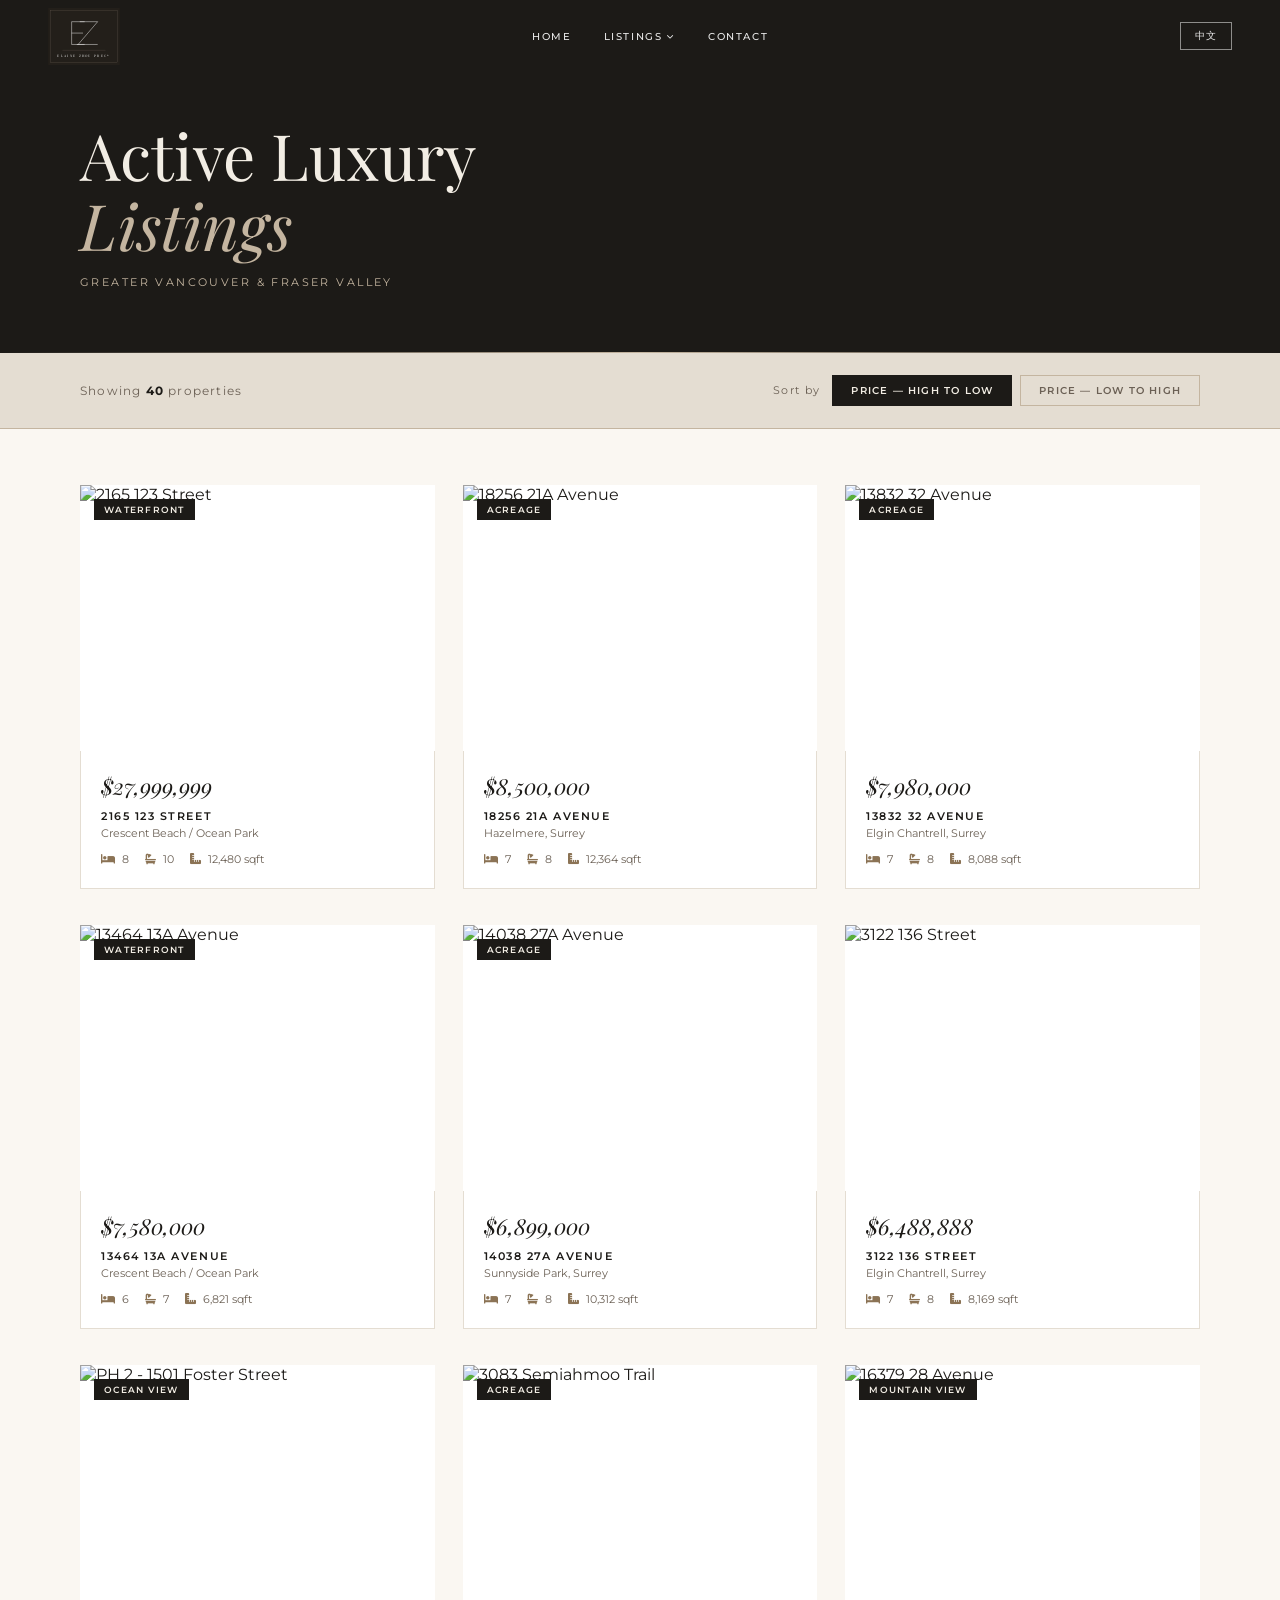
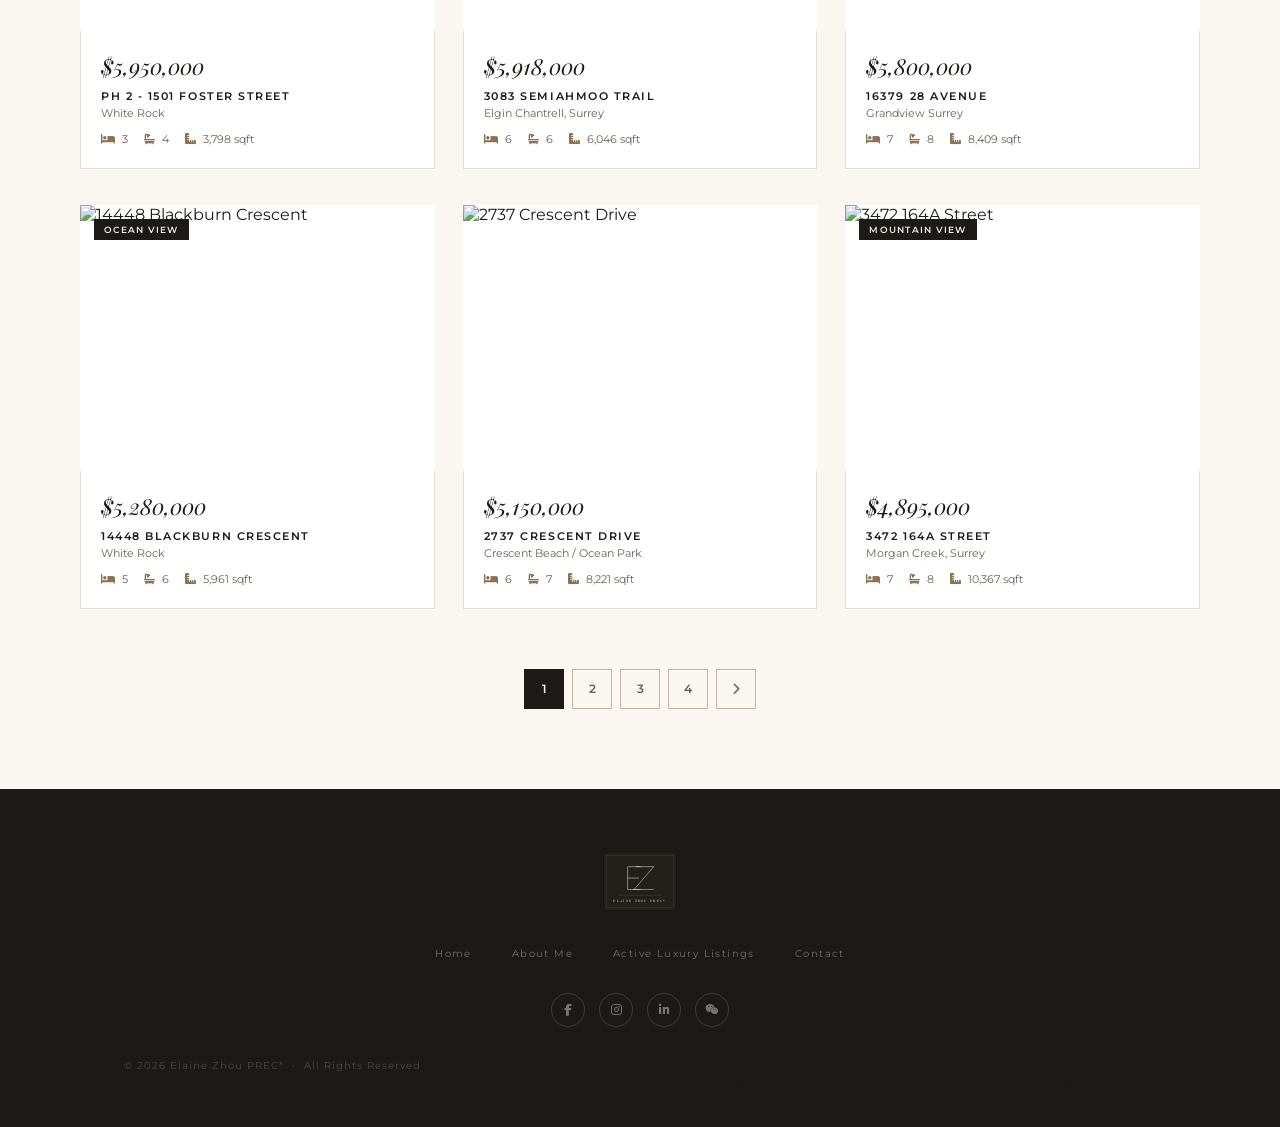
==== listings.html @ 6c38825e "Add files via upload" ====
<!DOCTYPE html>
<html lang="en">
<head>
  <meta charset="UTF-8" />
  <meta name="viewport" content="width=device-width, initial-scale=1.0" />
  <title>Active Luxury Listings · Elaine Zhou PREC*</title>
  <link rel="stylesheet" href="style.css" />
  <link rel="stylesheet" href="listings.css" />
  <link rel="preconnect" href="https://fonts.googleapis.com" />
  <link rel="preconnect" href="https://fonts.gstatic.com" crossorigin />
  <link href="https://fonts.googleapis.com/css2?family=Montserrat:wght@300;400;500;600&family=Playfair+Display:ital,wght@0,400;0,700;1,300;1,400;1,700&display=swap" rel="stylesheet" />
  <link rel="stylesheet" href="https://cdnjs.cloudflare.com/ajax/libs/font-awesome/6.5.0/css/all.min.css" />
</head>
<body class="listings-page">

  <!-- NAVBAR -->
  <nav class="navbar solid" id="navbar">
    <div class="nav-inner">
      <a href="index.html" class="nav-logo">
        <svg class="logo-svg ez-badge" viewBox="0 0 220 175" fill="none" xmlns="http://www.w3.org/2000/svg">
          <rect width="220" height="175" fill="#231f1a"/>
          <rect x="8" y="8" width="204" height="159" stroke="#6b5f54" stroke-width="0.8" fill="none"/>
          <line x1="72" y1="42" x2="72"  y2="112" stroke="white" stroke-width="1.4"/>
          <line x1="72" y1="42" x2="112" y2="42"  stroke="white" stroke-width="1.4"/>
          <line x1="72" y1="77" x2="107" y2="77"  stroke="white" stroke-width="1.4"/>
          <line x1="72" y1="112" x2="112" y2="112" stroke="white" stroke-width="1.4"/>
          <line x1="97"  y1="42" x2="152" y2="42"  stroke="white" stroke-width="1.4"/>
          <line x1="152" y1="42" x2="92"  y2="112" stroke="white" stroke-width="1.4"/>
          <line x1="88"  y1="112" x2="152" y2="112" stroke="white" stroke-width="1.4"/>
          <line x1="44" y1="130" x2="176" y2="130" stroke="#6b5f54" stroke-width="0.8"/>
          <text x="110" y="150" text-anchor="middle" font-family="'Playfair Display', Georgia, serif" font-size="10" letter-spacing="4" fill="white">ELAINE ZHOU PREC*</text>
        </svg>
      </a>
      <ul class="nav-menu" id="navMenu">
        <li><a href="index.html">HOME</a></li>
        <li class="has-drop">
          <a href="listings.html">LISTINGS <i class="fa-solid fa-chevron-down"></i></a>
          <ul class="drop">
            <li><a href="listings.html">Active Luxury Listings</a></li>
            <li><a href="sold.html">Sold Luxury Listings</a></li>
          </ul>
        </li>
        <li><a href="index.html#contact">CONTACT</a></li>
      </ul>
      <div class="nav-actions">
        <button class="lang-toggle" id="langToggle">中文</button>
        <button class="burger" id="burger" aria-label="Open menu">
          <span></span><span></span><span></span>
        </button>
      </div>
    </div>
  </nav>

  <!-- PAGE HERO -->
  <div class="listings-hero">
    <h1 class="listings-hero-title">Active Luxury<br><em>Listings</em></h1>
    <p class="listings-hero-sub">Greater Vancouver &amp; Fraser Valley</p>
  </div>

  <!-- FILTER BAR -->
  <div class="listings-toolbar">
    <span class="listings-count">Showing <strong id="countNum">40</strong> properties</span>
    <div class="listings-sort">
      <span class="sort-label">Sort by</span>
      <button class="sort-btn active" data-sort="high">Price — High to Low</button>
      <button class="sort-btn" data-sort="low">Price — Low to High</button>

    </div>
  </div>

  <!-- LISTINGS GRID -->
  <main class="listings-grid-wrap">
    <div class="listings-grid" id="listingsGrid"></div>

    <!-- Pagination -->
    <div class="listings-pagination" id="pagination"></div>
  </main>

  <!-- FOOTER -->
  <footer class="footer">
    <div class="footer-inner">
      <a href="index.html" class="nav-logo footer-logo-link">
        <svg class="logo-svg ez-badge" viewBox="0 0 220 175" fill="none" xmlns="http://www.w3.org/2000/svg">
          <rect width="220" height="175" fill="#231f1a"/>
          <rect x="8" y="8" width="204" height="159" stroke="#6b5f54" stroke-width="0.8" fill="none"/>
          <line x1="72" y1="42" x2="72"  y2="112" stroke="white" stroke-width="1.4"/>
          <line x1="72" y1="42" x2="112" y2="42"  stroke="white" stroke-width="1.4"/>
          <line x1="72" y1="77" x2="107" y2="77"  stroke="white" stroke-width="1.4"/>
          <line x1="72" y1="112" x2="112" y2="112" stroke="white" stroke-width="1.4"/>
          <line x1="97"  y1="42" x2="152" y2="42"  stroke="white" stroke-width="1.4"/>
          <line x1="152" y1="42" x2="92"  y2="112" stroke="white" stroke-width="1.4"/>
          <line x1="88"  y1="112" x2="152" y2="112" stroke="white" stroke-width="1.4"/>
          <line x1="44" y1="130" x2="176" y2="130" stroke="#6b5f54" stroke-width="0.8"/>
          <text x="110" y="150" text-anchor="middle" font-family="'Playfair Display', Georgia, serif" font-size="10" letter-spacing="4" fill="white">ELAINE ZHOU PREC*</text>
        </svg>
      </a>
      <ul class="footer-nav">
        <li><a href="index.html">Home</a></li>
        <li><a href="index.html#about">About Me</a></li>
        <li><a href="listings.html">Active Luxury Listings</a></li>
        <li><a href="index.html#contact">Contact</a></li>
      </ul>
      <div class="footer-social">
        <a href="#" aria-label="Facebook"><i class="fab fa-facebook-f"></i></a>
        <a href="#" aria-label="Instagram"><i class="fab fa-instagram"></i></a>
        <a href="#" aria-label="LinkedIn"><i class="fab fa-linkedin-in"></i></a>
        <a href="#" aria-label="WeChat"><i class="fab fa-weixin"></i></a>
      </div>
      <div class="footer-bottom">
        <p class="footer-copy">&copy; 2026 Elaine Zhou PREC* &nbsp;·&nbsp; All Rights Reserved</p>
        <p class="footer-disclaimer">The trademarks MLS®, Multiple Listing Service® and associated logos are owned by The Canadian Real Estate Association (CREA).</p>
      </div>
    </div>
  </footer>

  <script src="listings-data.js"></script>
  <script src="script.js"></script>
  <script>
  // Placeholder colours for listings without local photos
  const placeholderColors = [
    '#2c2825','#3a3330','#1c1a17','#2a2420','#35302b',
    '#1e1b18','#312c28','#262220','#3d3832','#232018'
  ];

  const PER_PAGE = 12;
  let currentPage = 1;
  let sorted = [...LISTINGS];

  function imgFor(listing) {
    if (listing.img) return `<img src="${listing.img}" alt="${listing.address}" class="lcard-img" loading="lazy" />`;
    const col = placeholderColors[listing.id % placeholderColors.length];
    return `<div class="lcard-img lcard-img-placeholder" style="background:${col};">
              <div class="placeholder-label">${listing.address.split(' ').slice(0,2).join('<br>')}</div>
            </div>`;
  }

  function renderGrid() {
    const grid = document.getElementById('listingsGrid');
    const start = (currentPage - 1) * PER_PAGE;
    const page  = sorted.slice(start, start + PER_PAGE);

    grid.innerHTML = page.map(l => `
      <div class="lcard">
        <div class="lcard-img-wrap">
          ${imgFor(l)}
          ${l.tags.length ? `<div class="lcard-tags">${l.tags.map(t=>`<span class="lcard-tag">${t}</span>`).join('')}</div>` : ''}
        </div>
        <div class="lcard-info">
          <div class="lcard-price">${l.price}</div>
          <div class="lcard-address">${l.address}</div>
          <div class="lcard-area">${l.area}</div>
          <div class="lcard-details">
            <span><i class="fa-solid fa-bed"></i> ${l.beds}</span>
            <span><i class="fa-solid fa-bath"></i> ${l.baths}</span>
            <span><i class="fa-solid fa-ruler-combined"></i> ${l.sqft.toLocaleString()} sqft</span>
          </div>
        </div>
      </div>
    `).join('');

    renderPagination();
    window.scrollTo({ top: 0, behavior: 'smooth' });
  }

  function renderPagination() {
    const total = Math.ceil(sorted.length / PER_PAGE);
    const pg = document.getElementById('pagination');
    let html = '';
    if (currentPage > 1) html += `<button class="page-btn" onclick="goPage(${currentPage-1})"><i class="fa-solid fa-chevron-left"></i></button>`;
    for (let i = 1; i <= total; i++) {
      html += `<button class="page-btn ${i===currentPage?'active':''}" onclick="goPage(${i})">${i}</button>`;
    }
    if (currentPage < total) html += `<button class="page-btn" onclick="goPage(${currentPage+1})"><i class="fa-solid fa-chevron-right"></i></button>`;
    pg.innerHTML = html;
  }

  function goPage(n) { currentPage = n; renderGrid(); }

  // Sort
  document.querySelectorAll('.sort-btn').forEach(btn => {
    btn.addEventListener('click', function() {
      document.querySelectorAll('.sort-btn').forEach(b => b.classList.remove('active'));
      this.classList.add('active');
      const s = this.dataset.sort;
      if (s === 'high') sorted = [...LISTINGS].sort((a,b) => parsePrice(b.price) - parsePrice(a.price));
      else if (s === 'low') sorted = [...LISTINGS].sort((a,b) => parsePrice(a.price) - parsePrice(b.price));
      else sorted = [...LISTINGS];
      currentPage = 1;
      renderGrid();
    });
  });

  function parsePrice(p) {
    if (!p || p === 'Upon Request') return 0;
    return parseFloat(p.replace(/[$,]/g,'')) || 0;
  }

  // Initial render (sorted high→low by default)
  sorted = [...LISTINGS].sort((a,b) => parsePrice(b.price) - parsePrice(a.price));
  renderGrid();
  </script>
</body>
</html>
---- style.css ----
/* ── RESET ── */
*, *::before, *::after { box-sizing: border-box; margin: 0; padding: 0; }
html { scroll-behavior: smooth; }

/* ════════════════════════════════════
   ANIMATIONS
════════════════════════════════════ */

/* On-load: hero content fades up */
@keyframes fadeUp {
  from { opacity: 0; transform: translateY(28px); }
  to   { opacity: 1; transform: translateY(0); }
}
@keyframes fadeIn {
  from { opacity: 0; }
  to   { opacity: 1; }
}

.hero-medallion {
  animation: fadeUp .9s ease forwards;
  animation-delay: .4s;
  opacity: 0;
}

/* On-scroll: all other sections */
.fade-in {
  opacity: 0;
  transform: translateY(30px);
  transition: opacity .8s ease, transform .8s ease;
}
.fade-in.visible {
  opacity: 1;
  transform: translateY(0);
}
/* Staggered children inside a fade-in parent */
.fade-in-children > * {
  opacity: 0;
  transform: translateY(24px);
  transition: opacity .7s ease, transform .7s ease;
}
.fade-in-children.visible > *:nth-child(1) { opacity:1; transform:none; transition-delay: .05s; }
.fade-in-children.visible > *:nth-child(2) { opacity:1; transform:none; transition-delay: .15s; }
.fade-in-children.visible > *:nth-child(3) { opacity:1; transform:none; transition-delay: .25s; }
.fade-in-children.visible > *:nth-child(4) { opacity:1; transform:none; transition-delay: .35s; }
.fade-in-children.visible > *:nth-child(5) { opacity:1; transform:none; transition-delay: .45s; }
.fade-in-children.visible > *:nth-child(6) { opacity:1; transform:none; transition-delay: .55s; }
.fade-in-children.visible > *:nth-child(7) { opacity:1; transform:none; transition-delay: .65s; }
.fade-in-children.visible > *:nth-child(8) { opacity:1; transform:none; transition-delay: .75s; }
body { font-family: 'Montserrat', Arial, sans-serif; color: var(--dark); background: var(--cream); overflow-x: hidden; }
img  { display: block; width: 100%; height: 100%; object-fit: cover; }
a    { text-decoration: none; color: inherit; }
ul   { list-style: none; }

/* ── VARIABLES ── */
:root {
  --cream:      #f2ede4;
  --warm-white: #faf7f2;
  --sand:       #e4ddd2;
  --taupe:      #c4b5a0;
  --brown:      #8b7355;
  --brown2:     #a08b6a;
  --dark:       #1c1a17;
  --charcoal:   #2c2825;
  --mid:        #6b6055;
  --light-text: #9a9088;
  --serif:      'Playfair Display', Georgia, serif;
  --sans:       'Montserrat', Arial, sans-serif;
}

/* ════════════════════════════════════
   NAVBAR
════════════════════════════════════ */
.navbar {
  position: fixed;
  inset: 0 0 auto 0;
  z-index: 9000;
  background: transparent;
  transition: background .5s, box-shadow .5s;
}
.navbar.solid {
  background: rgba(242,237,228,.97);
  box-shadow: 0 1px 0 var(--sand);
}

.nav-inner {
  display: flex;
  align-items: center;
  max-width: 1440px;
  margin: 0 auto;
  padding: 0 48px;
  height: 72px;
  gap: 24px;
}

/* Logo */
.nav-logo {
  display: flex;
  align-items: center;
  gap: 12px;
  flex-shrink: 0;
}
.logo-svg { width: 42px; height: 42px; }
.ez-badge { width: 72px; height: 57px; flex-shrink: 0; }

/* Nav links */
.nav-menu {
  display: flex;
  align-items: center;
  flex: 1;
  justify-content: center;
}
.nav-menu > li { position: relative; }
.nav-menu > li > a {
  display: flex;
  align-items: center;
  gap: 5px;
  padding: 0 16px;
  height: 72px;
  font-size: 10px;
  font-weight: 500;
  letter-spacing: .16em;
  color: rgba(255,255,255,.9);
  white-space: nowrap;
  transition: color .3s;
}
.navbar.solid .nav-menu > li > a { color: var(--charcoal); }
.nav-menu > li > a .fa-chevron-down { font-size: 7px; }
.nav-menu > li > a:hover { color: var(--brown2) !important; }

/* Dropdown */
.drop {
  display: none;
  position: absolute;
  top: 100%; left: 50%;
  transform: translateX(-50%);
  min-width: 180px;
  background: var(--warm-white);
  border-top: 1px solid var(--taupe);
  box-shadow: 0 12px 36px rgba(28,26,23,.1);
}
.has-drop:hover .drop { display: block; }
.drop li a {
  display: block;
  padding: 11px 20px;
  font-size: 10px;
  letter-spacing: .1em;
  color: var(--mid);
  transition: background .2s, color .2s;
}
.drop li a:hover { background: var(--sand); color: var(--dark); }

/* Right */
.nav-actions { display: flex; align-items: center; gap: 12px; flex-shrink: 0; }
.lang-toggle {
  background: transparent;
  border: 1px solid rgba(255,255,255,.5);
  color: rgba(255,255,255,.9);
  font-family: var(--sans);
  font-size: 10px;
  letter-spacing: .08em;
  padding: 6px 14px;
  cursor: pointer;
  transition: all .3s;
}
.navbar.solid .lang-toggle { border-color: var(--taupe); color: var(--charcoal); }
.lang-toggle:hover { border-color: var(--brown); color: var(--brown2); }

.burger {
  display: none;
  flex-direction: column;
  gap: 5px;
  background: none;
  border: none;
  cursor: pointer;
  padding: 4px;
}
.burger span { display: block; width: 22px; height: 1.5px; background: #fff; transition: background .3s; }
.navbar.solid .burger span { background: var(--dark); }

/* ════════════════════════════════════
   HERO
════════════════════════════════════ */
.hero {
  position: relative;
  height: 100vh;
  min-height: 640px;
  overflow: visible; /* allow CTA to overlap */
}
.hero-bg {
  position: absolute;
  inset: 0;
  background: url('brown.jpg') center center / cover no-repeat;
  overflow: hidden;
}
.hero-video {
  position: absolute;
  inset: 0;
  width: 100%; height: 100%;
  object-fit: cover;
}


/* Dark gradient overlay on video */
.hero-overlay {
  position: absolute;
  inset: 0;
  background: linear-gradient(
    to bottom,
    rgba(20,18,15,.55) 0%,
    rgba(20,18,15,.3) 50%,
    rgba(20,18,15,.6) 100%
  );
  z-index: 1;
}

/* Hero content centering */
.hero-content {
  position: absolute;
  inset: 0;
  z-index: 2;
  display: flex;
  align-items: center;
  justify-content: center;
}

/* Medallion wrapper */
.hero-medallion {
  position: relative;
  width: 300px;
  height: 300px;
  display: flex;
  align-items: center;
  justify-content: center;
}
.medallion-ring {
  position: absolute;
  inset: 0;
  width: 100%;
  height: 100%;
}
.medallion-center {
  position: relative;
  z-index: 2;
  display: flex;
  flex-direction: column;
  align-items: center;
  text-align: center;
  gap: 4px;
  margin-top: 8px;
}
.med-over {
  font-family: var(--sans);
  font-size: 10px;
  font-weight: 400;
  letter-spacing: .28em;
  color: rgba(255,255,255,.7);
}
.med-num {
  font-family: var(--serif);
  font-size: 72px;
  font-weight: 400;
  font-style: italic;
  color: rgba(255,255,255,.9);
  line-height: 1;
}
.med-b { font-size: 56px; }
.med-rule {
  width: 36px;
  height: 1px;
  background: rgba(255,255,255,.45);
  margin: 6px auto;
}
.med-label {
  font-family: var(--sans);
  font-size: 9px;
  font-weight: 600;
  letter-spacing: .24em;
  color: rgba(255,255,255,.75);
}

/* Medallion wrapper */
.hero-medallion {
  position: relative;
  width: 300px;
  height: 300px;
  display: flex;
  align-items: center;
  justify-content: center;
}

.medallion-ring {
  position: absolute;
  inset: 0;
  width: 100%;
  height: 100%;
}

/* Centre text stack */
.medallion-center {
  position: relative;
  z-index: 2;
  display: flex;
  flex-direction: column;
  align-items: center;
  text-align: center;
  gap: 4px;
  margin-top: 8px;
}
.med-over {
  font-family: var(--sans);
  font-size: 10px;
  font-weight: 400;
  letter-spacing: .28em;
  color: rgba(255,255,255,.7);
  text-transform: uppercase;
}
.med-num {
  font-family: var(--serif);
  font-size: 72px;
  font-weight: 400;
  font-style: italic;
  color: rgba(255,255,255,0.9);
  line-height: 1;
}
.med-b {
  font-size: 56px;
}
.med-rule {
  width: 36px;
  height: 1px;
  background: rgba(255,255,255,.45);
  margin: 6px auto;
}
.med-label {
  font-family: var(--sans);
  font-size: 9px;
  font-weight: 600;
  letter-spacing: .24em;
  color: rgba(255,255,255,.75);
  text-transform: uppercase;
}

/* ════════════════════════════════════
   CTA PANEL — split glass layout
════════════════════════════════════ */
.cta-panel {
  display: flex;
  height: 90vh;
  min-height: 600px;
  margin-top: 0;
  position: relative;
  z-index: 3;
}

/* Left: sharp crisp photo */
.cta-left {
  flex: 0 0 50%;
  position: relative;
  overflow: hidden;
}
.cta-left-img {
  position: absolute;
  inset: 0;
  background: url('brown.jpg') center center / cover no-repeat;
}

/* Right: blurred + frosted glass */
.cta-right {
  flex: 0 0 50%;
  position: relative;
  overflow: hidden;
  display: flex;
  align-items: center;
  justify-content: center;
}
/* Same image blurred behind the glass */
.cta-right-bg {
  position: absolute;
  inset: -30px;
  background: url('brown.jpg') center center / cover no-repeat;
  filter: blur(28px) brightness(.85) saturate(.7);
  transform: scale(1.08);
}
/* Warm translucent overlay */
.cta-right-overlay {
  position: absolute;
  inset: 0;
  background: rgba(195,175,148,.38);
}

/* Content on top of glass */
.cta-right-content {
  position: relative;
  z-index: 2;
  display: flex;
  flex-direction: column;
  align-items: center;
  text-align: center;
  padding: 48px 52px;
  width: 100%;
}

/* Brand */
.cta-brand {
  display: flex;
  flex-direction: column;
  align-items: center;
  margin-bottom: 28px;
}
.cta-brand-name {
  font-family: var(--sans);
  font-size: 11px;
  font-weight: 700;
  letter-spacing: .3em;
  color: #fff;
}
.cta-brand-sub {
  font-size: 9px;
  font-weight: 300;
  letter-spacing: .3em;
  color: rgba(255,255,255,.7);
  margin-top: 3px;
}

/* Tagline */
.cta-tagline {
  font-family: var(--serif);
  font-size: clamp(20px, 2.5vw, 30px);
  font-weight: 400;
  font-style: italic;
  color: #fff;
  line-height: 1.35;
  margin-bottom: 28px;
}
.cta-tagline strong {
  font-style: normal;
  font-weight: 700;
  display: block;
}

/* Divider */
.cta-divider {
  width: 48px;
  height: 1px;
  background: rgba(255,255,255,.45);
  margin: 20px auto;
}

/* Link list */
.cta-links {
  display: flex;
  flex-direction: column;
  align-items: center;
  gap: 4px;
  width: 100%;
}
.cta-link {
  font-family: var(--sans);
  font-size: 10px;
  font-weight: 500;
  letter-spacing: .18em;
  color: rgba(255,255,255,.75);
  padding: 9px 24px;
  transition: color .2s, background .2s;
  border-radius: 40px;
  width: 100%;
  max-width: 280px;
}
.cta-link:hover { color: #fff; background: rgba(255,255,255,.1); }
.cta-link-active {
  background: rgba(255,255,255,.18);
  color: #fff;
  border: 1px solid rgba(255,255,255,.4);
}
.cta-link-active:hover { background: rgba(255,255,255,.28); }

/* Get Started button */
.cta-start-btn {
  display: inline-block;
  border: 1px solid rgba(255,255,255,.55);
  color: #fff;
  font-family: var(--sans);
  font-size: 10px;
  font-weight: 500;
  letter-spacing: .18em;
  padding: 12px 36px;
  border-radius: 40px;
  margin-top: 8px;
  transition: background .25s, border-color .25s;
}
.cta-start-btn:hover { background: rgba(255,255,255,.15); border-color: #fff; }

/* Hide old panel-btn if it lingers */
.cta-panel-bg, .cta-panel-buttons, .panel-btn { display: none; }

@media (max-width: 768px) {
  .cta-panel { flex-direction: column; height: auto; }
  .cta-left  { flex: 0 0 40vh; }
  .cta-right { flex: 0 0 auto; min-height: 480px; }
}

/* ════════════════════════════════════
   ABOUT ME  (section 01)
════════════════════════════════════ */
.about {
  position: relative;
  padding: 100px 80px 100px;
  background: var(--dark);
  overflow: hidden;
}

/* Background video */
.about-bg-video {
  position: absolute;
  inset: 0;
  width: 100%;
  height: 100%;
  object-fit: cover;
  object-position: center;
  z-index: 0;
}

/* Dim overlay */
.about-bg-overlay {
  position: absolute;
  inset: 0;
  background: rgba(20, 17, 14, 0.68);
  z-index: 1;
}

/* Top-right section marker */
.sec-label-right {
  position: absolute;
  top: 60px; right: 80px;
  display: flex;
  flex-direction: column;
  align-items: flex-end;
  z-index: 2;
}
.sec-line-h {
  width: 100px; height: 1px;
  background: var(--taupe);
}
.sec-num {
  font-size: 10px;
  font-weight: 400;
  letter-spacing: .14em;
  color: var(--taupe);
  margin-top: 5px;
}
.sec-line-v {
  width: 1px; height: 80px;
  background: var(--taupe);
  margin-top: 5px;
}

/* Top-left section marker */
.sec-label-left {
  display: flex;
  align-items: center;
  gap: 14px;
  margin-bottom: 12px;
}
.sec-label-left .sec-num { margin: 0; }
.sec-label-left .sec-line-h { width: 160px; }

/* Ghost / decorative shape */
.ghost-shape {
  position: absolute;
  top: 40px; right: 140px;
  width: 180px; height: 180px;
  background: var(--sand);
  clip-path: polygon(30% 0%, 100% 0%, 100% 100%, 0% 100%);
  opacity: .5;
  z-index: 0;
}

/* About heading */
.about-heading-wrap {
  position: relative;
  z-index: 2;
  margin-bottom: 56px;
}
.about-heading {
  font-family: var(--serif);
  font-size: clamp(36px, 5vw, 64px);
  font-weight: 400;
  letter-spacing: .04em;
  color: var(--cream);
  line-height: 1.05;
  font-style: italic;
}

/* Two-column grid */
.about-grid {
  display: grid;
  grid-template-columns: 260px 1fr;
  gap: 64px;
  align-items: start;
  position: relative;
  z-index: 2;
}

.about-photo-col { position: relative; }
.about-photo {
  width: 100%;
  aspect-ratio: 2/3;
  object-fit: cover;
  object-position: top;
  display: block;
}

.about-team-name {
  font-family: var(--sans);
  font-size: 11px;
  font-weight: 600;
  letter-spacing: .22em;
  color: var(--cream);
  margin-bottom: 24px;
  text-transform: uppercase;
}

.about-banner {
  background: var(--dark);
  color: var(--cream);
  font-family: var(--sans);
  font-size: clamp(11px, 1.3vw, 14px);
  font-weight: 600;
  letter-spacing: .1em;
  padding: 18px 40px 18px 24px;
  margin-bottom: 32px;
  clip-path: polygon(0 0, calc(100% - 36px) 0, 100% 100%, 0 100%);
}

.about-para {
  font-size: 13.5px;
  line-height: 1.9;
  color: rgba(242, 237, 228, 0.75);
  margin-bottom: 18px;
  font-weight: 300;
}

/* ════════════════════════════════════
   FEATURED LISTINGS  (section 02)
════════════════════════════════════ */
.listings {
  padding: 100px 80px;
  background: var(--cream);
}

.listings-heading {
  font-family: var(--serif);
  font-size: clamp(32px, 4vw, 54px);
  font-weight: 400;
  font-style: italic;
  letter-spacing: .03em;
  color: var(--dark);
  line-height: 1.05;
  text-align: center;
  margin-bottom: 52px;
}

.cards-grid {
  display: grid;
  grid-template-columns: repeat(4, 1fr);
  gap: 20px;
}

/* Card */
.card {
  display: block;
  background: var(--warm-white);
  overflow: hidden;
  transition: transform .4s, box-shadow .4s;
}

.card-img-wrap {
  position: relative;
  aspect-ratio: 4/3;
  overflow: hidden;
}
.card-img-wrap img { transition: none; }

/* Badge */
.card-badge {
  position: absolute;
  top: 12px; left: 0;
  background: rgba(28,26,23,.72);
  color: rgba(255,255,255,.92);
  font-size: 9px;
  font-weight: 600;
  letter-spacing: .14em;
  padding: 5px 14px;
  z-index: 2;
  backdrop-filter: blur(4px);
}
.badge-open {
  background: rgba(139,115,85,.88);
  color: #fff;
}
.badge-ocean { background: rgba(28,26,23,.72); }

/* SOLD ribbon */
.sold-ribbon {
  position: absolute;
  top: 20px; left: -34px;
  width: 120px;
  padding: 5px 0;
  background: var(--brown);
  color: #fff;
  font-size: 10px;
  font-weight: 700;
  letter-spacing: .14em;
  text-align: center;
  transform: rotate(-45deg);
  transform-origin: center;
  z-index: 3;
}

.card-hover { display: none; }
.card-hover span {
  color: #fff;
  font-size: 10px;
  font-weight: 500;
  letter-spacing: .2em;
  border: 1px solid rgba(255,255,255,.6);
  padding: 10px 26px;
}

/* Price bar */
.card-price {
  background: var(--brown);
  color: #fff;
  font-family: var(--sans);
  font-size: 15px;
  font-weight: 600;
  letter-spacing: .04em;
  padding: 9px 14px;
}

/* Address */
.card-info { padding: 12px 14px 16px; background: var(--dark); }
.card-address {
  font-size: 11px;
  font-weight: 600;
  letter-spacing: .08em;
  color: rgba(255,255,255,.9);
  margin-bottom: 3px;
}
.card-area  { font-size: 10.5px; color: rgba(255,255,255,.5); margin-bottom: 3px; }
.card-sqft  { font-size: 10.5px; color: rgba(255,255,255,.4); font-style: italic; }

/* ════════════════════════════════════
   REAL ESTATE INSIGHTS
════════════════════════════════════ */
/* ── Insights / Market Data ── */
.insights {
  background: var(--charcoal);
  padding: 90px 80px 80px;
}
.insights-header { text-align: center; margin-bottom: 52px; }
.insights-heading {
  font-family: var(--serif);
  font-size: clamp(26px, 3.5vw, 48px);
  font-weight: 400;
  font-style: italic;
  letter-spacing: .06em;
  color: var(--cream);
  margin-bottom: 10px;
}
.insights-sub {
  font-size: 11px;
  letter-spacing: .16em;
  color: var(--taupe);
  font-weight: 400;
}

.insights-source {
  text-align: center;
  font-size: 10px;
  letter-spacing: .10em;
  color: var(--mid);
  opacity: 0.6;
  margin-top: 36px;
  font-style: italic;
}

/* Stat pills */
.stat-pills {
  display: flex;
  gap: 20px;
  justify-content: center;
  flex-wrap: wrap;
  margin-bottom: 56px;
}
.stat-pill {
  display: flex;
  flex-direction: column;
  align-items: center;
  background: rgba(255,255,255,.04);
  border: 1px solid rgba(196,181,160,.18);
  padding: 24px 36px;
  min-width: 160px;
  gap: 6px;
}
.stat-num {
  font-family: var(--serif);
  font-size: clamp(28px, 3vw, 40px);
  font-weight: 400;
  font-style: italic;
  color: var(--cream);
}
.stat-label {
  font-size: 10px;
  letter-spacing: .14em;
  color: var(--taupe);
  text-align: center;
  text-transform: uppercase;
}

/* Charts grid */
.charts-grid {
  display: grid;
  grid-template-columns: 1fr 1fr;
  gap: 32px;
}
.chart-card {
  background: rgba(255,255,255,.03);
  border: 1px solid rgba(196,181,160,.14);
  padding: 32px;
}
.chart-title {
  font-family: var(--serif);
  font-size: 17px;
  font-weight: 400;
  font-style: italic;
  color: var(--cream);
  margin-bottom: 4px;
}
.chart-sub {
  font-size: 10px;
  letter-spacing: .12em;
  color: var(--taupe);
  margin-bottom: 24px;
  text-transform: uppercase;
}

/* ════════════════════════════════════
   MARKETING
════════════════════════════════════ */
.marketing {
  position: relative;
  height: 100vh;
  min-height: 580px;
  overflow: hidden;
  display: flex;
  align-items: center;
}
.marketing-bg {
  position: absolute;
  inset: 0;
  background: url('https://images.unsplash.com/photo-1600566753376-12c8ab7fb75b?w=1920&q=85')
    center center / cover no-repeat;
}
.marketing-overlay {
  position: absolute;
  inset: 0;
  background: rgba(28,26,23,.42);
}
.marketing-content {
  position: relative;
  z-index: 2;
  max-width: 600px;
  padding: 0 0 0 100px;
}
.marketing-quote {
  font-family: var(--serif);
  font-size: clamp(22px, 3vw, 40px);
  font-weight: 400;
  font-style: italic;
  line-height: 1.5;
  color: #fff;
  margin-bottom: 40px;
}
.mkt-btn {
  display: inline-block;
  border: 1px solid rgba(255,255,255,.55);
  color: rgba(255,255,255,.9);
  font-family: var(--sans);
  font-size: 10px;
  font-weight: 500;
  letter-spacing: .2em;
  padding: 13px 38px;
  transition: background .25s, border-color .25s, color .25s;
}
.mkt-btn:hover { background: rgba(255,255,255,.12); border-color: #fff; color: #fff; }

/* ════════════════════════════════════
   CONTACT
════════════════════════════════════ */
.contact {
  position: relative;
  overflow: hidden;
  padding: 110px 0;
}
.contact-bg {
  position: absolute;
  inset: 0;
  background: url('beach.avif') center center / cover no-repeat;
}
.contact-overlay {
  position: absolute;
  inset: 0;
  background: rgba(28,26,23,.45);
}
.contact-inner {
  position: relative;
  z-index: 2;
  display: grid;
  grid-template-columns: 1fr 1.3fr;
  gap: 72px;
  max-width: 1100px;
  margin: 0 auto;
  padding: 0 80px;
  align-items: center;
}
.contact-title {
  font-family: var(--serif);
  font-size: clamp(24px, 3vw, 38px);
  font-weight: 400;
  font-style: italic;
  color: var(--cream);
  line-height: 1.3;
  margin-bottom: 20px;
}
.contact-body {
  font-size: 13px;
  line-height: 1.8;
  color: rgba(242,237,228,.7);
  margin-bottom: 16px;
  font-weight: 300;
}
.contact-phone {
  display: block;
  font-family: var(--serif);
  font-size: clamp(22px, 2.5vw, 30px);
  font-weight: 400;
  font-style: italic;
  color: var(--cream);
  letter-spacing: .03em;
}
.contact-address {
  display: block;
  font-family: var(--sans);
  font-size: 12px;
  color: rgba(242,237,228,0.55);
  letter-spacing: .08em;
  margin-top: 10px;
}

/* Form */
.contact-form { display: flex; flex-direction: column; gap: 10px; }
.contact-form input,
.contact-form textarea {
  width: 100%;
  background: rgba(242,237,228,.92);
  border: none;
  border-bottom: 1px solid var(--taupe);
  font-family: var(--sans);
  font-size: 12px;
  font-weight: 300;
  padding: 13px 16px;
  outline: none;
  color: var(--dark);
  transition: border-color .2s, background .2s;
  border-radius: 0;
  -webkit-appearance: none;
}
.contact-form input:focus,
.contact-form textarea:focus {
  border-bottom-color: var(--brown);
  background: rgba(255,255,255,.96);
}
.contact-form textarea { resize: vertical; }

.captcha-row {
  display: flex;
  align-items: center;
  justify-content: space-between;
  background: rgba(242,237,228,.92);
  border-bottom: 1px solid var(--taupe);
  padding: 12px 16px;
}
.captcha-label { display: flex; align-items: center; gap: 10px; font-size: 12px; color: var(--mid); cursor: pointer; font-weight: 300; }
.captcha-label input[type="checkbox"] { width: 16px; height: 16px; cursor: pointer; }
.captcha-badge { display: flex; align-items: center; gap: 8px; font-size: 9px; color: var(--light-text); line-height: 1.3; }
.captcha-badge .fa-shield-halved { font-size: 24px; color: #4285f4; }

.form-footer { display: flex; align-items: center; justify-content: flex-end; gap: 20px; margin-top: 6px; }
.form-success { display: none; font-size: 12px; color: var(--cream); background: rgba(139,115,85,.8); padding: 10px 16px; }
.send-btn {
  background: transparent;
  border: 1px solid rgba(255,255,255,.55);
  color: rgba(255,255,255,.9);
  font-family: var(--sans);
  font-size: 10px;
  font-weight: 500;
  letter-spacing: .18em;
  padding: 13px 30px;
  cursor: pointer;
  transition: all .25s;
}
.send-btn:hover { background: rgba(255,255,255,.12); border-color: #fff; color: #fff; }

/* ════════════════════════════════════
   FOOTER
════════════════════════════════════ */
.footer {
  background: var(--dark);
  padding: 64px 80px 36px;
}
.footer-inner {
  max-width: 1200px;
  margin: 0 auto;
  display: flex;
  flex-direction: column;
  align-items: center;
  gap: 32px;
}
.footer-logo-link { display: flex; align-items: center; gap: 12px; }
.footer-logos { display: flex; align-items: center; justify-content: center; gap: 12px; }
.footer-macdonald { height: 60px; width: auto; opacity: 0.85; }
.footer-realtor { height: 60px; width: auto; opacity: 0.85; }

.footer-nav {
  display: flex;
  flex-wrap: wrap;
  justify-content: center;
  gap: 8px 40px;
}
.footer-nav a {
  font-size: 10px;
  letter-spacing: .14em;
  color: rgba(242,237,228,.4);
  transition: color .2s;
}
.footer-nav a:hover { color: var(--taupe); }

.footer-social { display: flex; gap: 14px; }
.footer-social a {
  width: 34px; height: 34px;
  border-radius: 50%;
  border: 1px solid rgba(255,255,255,.15);
  display: flex; align-items: center; justify-content: center;
  font-size: 12px;
  color: rgba(255,255,255,.4);
  transition: border-color .2s, color .2s;
}
.footer-social a:hover { border-color: var(--brown); color: var(--taupe); }

.footer-copy {
  font-size: 10px;
  color: rgba(242,237,228,.22);
  letter-spacing: .1em;
}
.footer-legal {
  font-size: 9px;
  color: rgba(242,237,228,.15);
  letter-spacing: .04em;
  line-height: 1.7;
  max-width: 760px;
  margin: 10px auto 0;
  text-align: center;
}

/* ── Scroll reveal ── */
.reveal { opacity: 0; transform: translateY(20px); transition: opacity .7s ease, transform .7s ease; }
.reveal.revealed { opacity: 1; transform: translateY(0); }

/* ════════════════════════════════════
   RESPONSIVE
════════════════════════════════════ */
@media (max-width: 960px) {
  .nav-menu { display: none; flex-direction: column; position: fixed; top: 72px; left: 0; right: 0; background: var(--warm-white); padding: 0 0 20px; z-index: 8999; box-shadow: 0 12px 32px rgba(0,0,0,.1); }
  .nav-menu.open { display: flex; }
  .nav-menu > li > a { height: auto; padding: 14px 32px; border-bottom: 1px solid var(--sand); color: var(--charcoal) !important; }
  .drop { display: none !important; }
  .burger { display: flex; }
  .cards-grid { grid-template-columns: repeat(2, 1fr); }
  .about-grid { grid-template-columns: 1fr; }
  .contact-inner { grid-template-columns: 1fr; }
  .ghost-shape { display: none; }
  .about, .listings, .insights { padding-left: 32px; padding-right: 32px; }
  .marketing-content { padding-left: 48px; }
  .contact-inner { padding: 0 32px; }
  .footer { padding-left: 32px; padding-right: 32px; }
  .sec-label-right { right: 32px; }
}
@media (max-width: 640px) {
  .cards-grid { grid-template-columns: 1fr; }
  .cta-panel-buttons { flex-direction: column; align-items: center; gap: 12px; }
  .panel-btn { min-width: 240px; }
  .marketing-content { padding-left: 28px; }
}
---- listings.css ----
/* ══════════════════════════════════════
   LISTINGS PAGE — listings.css
   Warm earth tone scheme
══════════════════════════════════════ */

body.listings-page {
  background: var(--warm-white);
  padding-top: 0;
}

/* Navbar always solid on this page */
body.listings-page .navbar.solid {
  background: var(--dark);
  box-shadow: 0 2px 20px rgba(0,0,0,.18);
}
body.listings-page .navbar.solid .nav-menu a { color: var(--cream); }
body.listings-page .navbar.solid .nav-menu a:hover { color: var(--taupe); }
body.listings-page .navbar.solid .lang-toggle { color: var(--cream); border-color: rgba(255,255,255,.25); }
body.listings-page .navbar.solid .burger span { background: var(--cream); }

/* ── Page Hero ── */
.listings-hero {
  background: var(--dark);
  padding: 120px 80px 64px;
  position: relative;
  overflow: hidden;
}
.listings-hero::after {
  content: '';
  position: absolute;
  bottom: 0; left: 0; right: 0;
  height: 1px;
  background: linear-gradient(90deg, transparent, var(--taupe), transparent);
}
.listings-hero-title {
  font-family: var(--serif);
  font-size: clamp(36px, 5vw, 68px);
  font-weight: 400;
  color: var(--cream);
  line-height: 1.1;
  margin-bottom: 14px;
}
.listings-hero-title em { font-style: italic; color: var(--taupe); }
.listings-hero-sub {
  font-family: var(--sans);
  font-size: 11px;
  letter-spacing: .22em;
  color: var(--taupe);
  text-transform: uppercase;
}

/* ── Toolbar ── */
.listings-toolbar {
  display: flex;
  align-items: center;
  justify-content: space-between;
  padding: 22px 80px;
  background: var(--sand);
  border-bottom: 1px solid var(--taupe);
  flex-wrap: wrap;
  gap: 12px;
}
.listings-count {
  font-size: 12px;
  letter-spacing: .1em;
  color: var(--mid);
}
.listings-count strong { color: var(--dark); }
.listings-sort {
  display: flex;
  align-items: center;
  gap: 8px;
  flex-wrap: wrap;
}
.sort-label {
  font-size: 11px;
  letter-spacing: .12em;
  color: var(--mid);
  margin-right: 4px;
}
.sort-btn {
  background: transparent;
  border: 1px solid var(--taupe);
  color: var(--mid);
  font-family: var(--sans);
  font-size: 10px;
  font-weight: 600;
  letter-spacing: .12em;
  padding: 8px 18px;
  cursor: pointer;
  transition: all .25s;
  text-transform: uppercase;
}
.sort-btn:hover,
.sort-btn.active {
  background: var(--dark);
  border-color: var(--dark);
  color: var(--cream);
}

/* ── Grid ── */
.listings-grid-wrap {
  padding: 56px 80px 80px;
  max-width: 1400px;
  margin: 0 auto;
}
.listings-grid {
  display: grid;
  grid-template-columns: repeat(3, 1fr);
  gap: 36px 28px;
  margin-bottom: 60px;
}

/* ── Card ── */
.lcard {
  display: block;
  text-decoration: none;
  color: inherit;
  background: #fff;
  transition: transform .3s ease, box-shadow .3s ease;
}

.lcard-img-wrap {
  position: relative;
  overflow: hidden;
  aspect-ratio: 4/3;
}
.lcard-img {
  width: 100%;
  height: 100%;
  object-fit: cover;
  display: block;
  transition: transform .5s ease;
}
.lcard:hover .lcard-img { transform: scale(1.04); }

.lcard-overlay { display: none; }

.lcard-tags {
  position: absolute;
  top: 14px;
  left: 14px;
  display: flex;
  gap: 6px;
  flex-wrap: wrap;
}
.lcard-tag {
  background: var(--dark);
  color: var(--cream);
  font-family: var(--sans);
  font-size: 9px;
  font-weight: 600;
  letter-spacing: .14em;
  padding: 5px 10px;
  text-transform: uppercase;
}

.lcard-info {
  padding: 20px 20px 22px;
  border: 1px solid var(--sand);
  border-top: none;
}
.lcard-price {
  font-family: var(--serif);
  font-size: 22px;
  font-weight: 400;
  font-style: italic;
  color: var(--dark);
  margin-bottom: 8px;
}
.lcard-address {
  font-family: var(--sans);
  font-size: 11px;
  font-weight: 600;
  letter-spacing: .14em;
  color: var(--dark);
  text-transform: uppercase;
  margin-bottom: 3px;
}
.lcard-area {
  font-size: 11px;
  color: var(--mid);
  margin-bottom: 12px;
}
.lcard-details {
  display: flex;
  gap: 16px;
  font-size: 11px;
  color: var(--mid);
}
.lcard-details i {
  color: var(--brown);
  margin-right: 4px;
}

/* ── Pagination ── */
.listings-pagination {
  display: flex;
  justify-content: center;
  gap: 8px;
}
.page-btn {
  width: 40px;
  height: 40px;
  background: transparent;
  border: 1px solid var(--taupe);
  color: var(--mid);
  font-family: var(--sans);
  font-size: 12px;
  font-weight: 600;
  cursor: pointer;
  transition: all .25s;
  display: flex;
  align-items: center;
  justify-content: center;
}
.page-btn:hover,
.page-btn.active {
  background: var(--dark);
  border-color: var(--dark);
  color: var(--cream);
}
.page-next { width: 40px; }

/* Placeholder card image */
.lcard-img-placeholder {
  width: 100%;
  height: 100%;
  display: flex;
  align-items: center;
  justify-content: center;
}
.placeholder-label {
  font-family: var(--serif);
  font-size: 14px;
  font-style: italic;
  color: rgba(242,237,228,.3);
  text-align: center;
  line-height: 1.5;
}

/* ── Responsive ── */
@media (max-width: 1024px) {
  .listings-grid { grid-template-columns: repeat(2, 1fr); }
}
@media (max-width: 640px) {
  .listings-hero { padding: 100px 24px 48px; }
  .listings-toolbar { padding: 16px 24px; }
  .listings-grid-wrap { padding: 36px 24px 60px; }
  .listings-grid { grid-template-columns: 1fr; gap: 24px; }
}
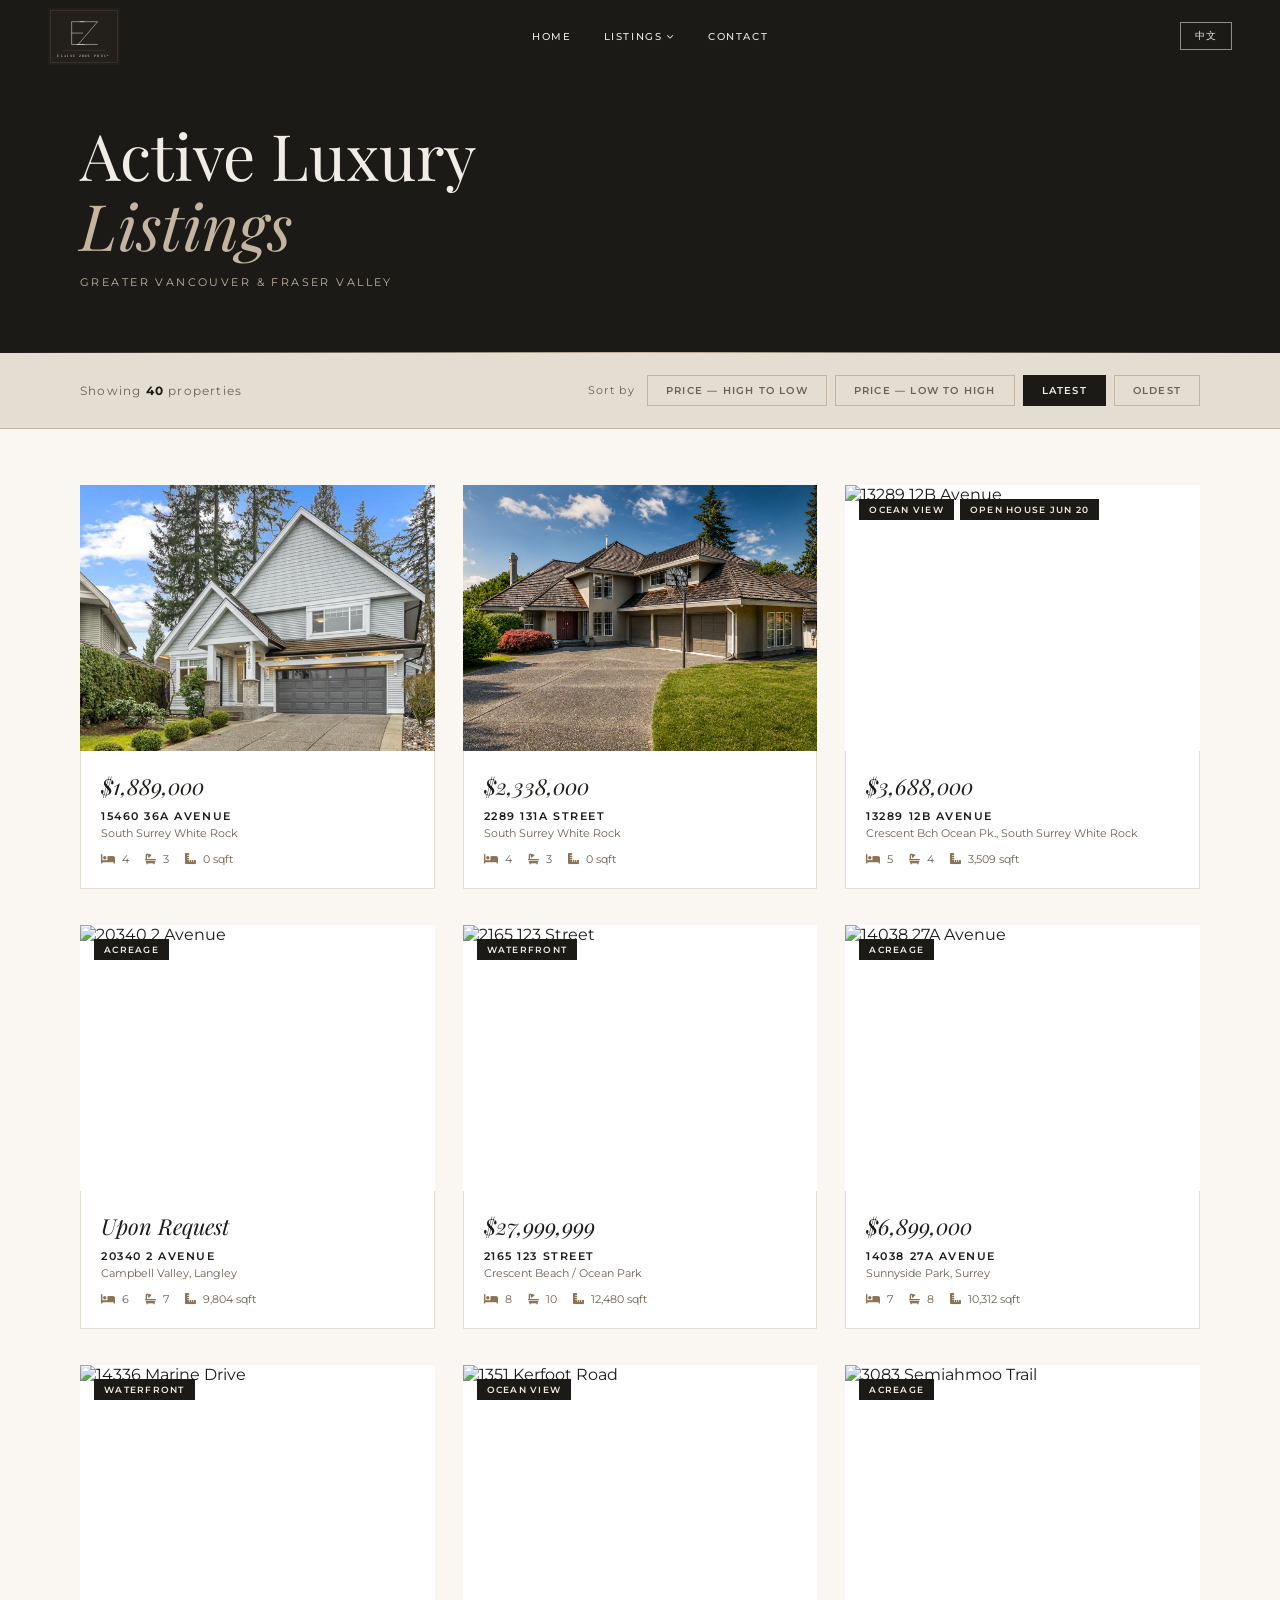
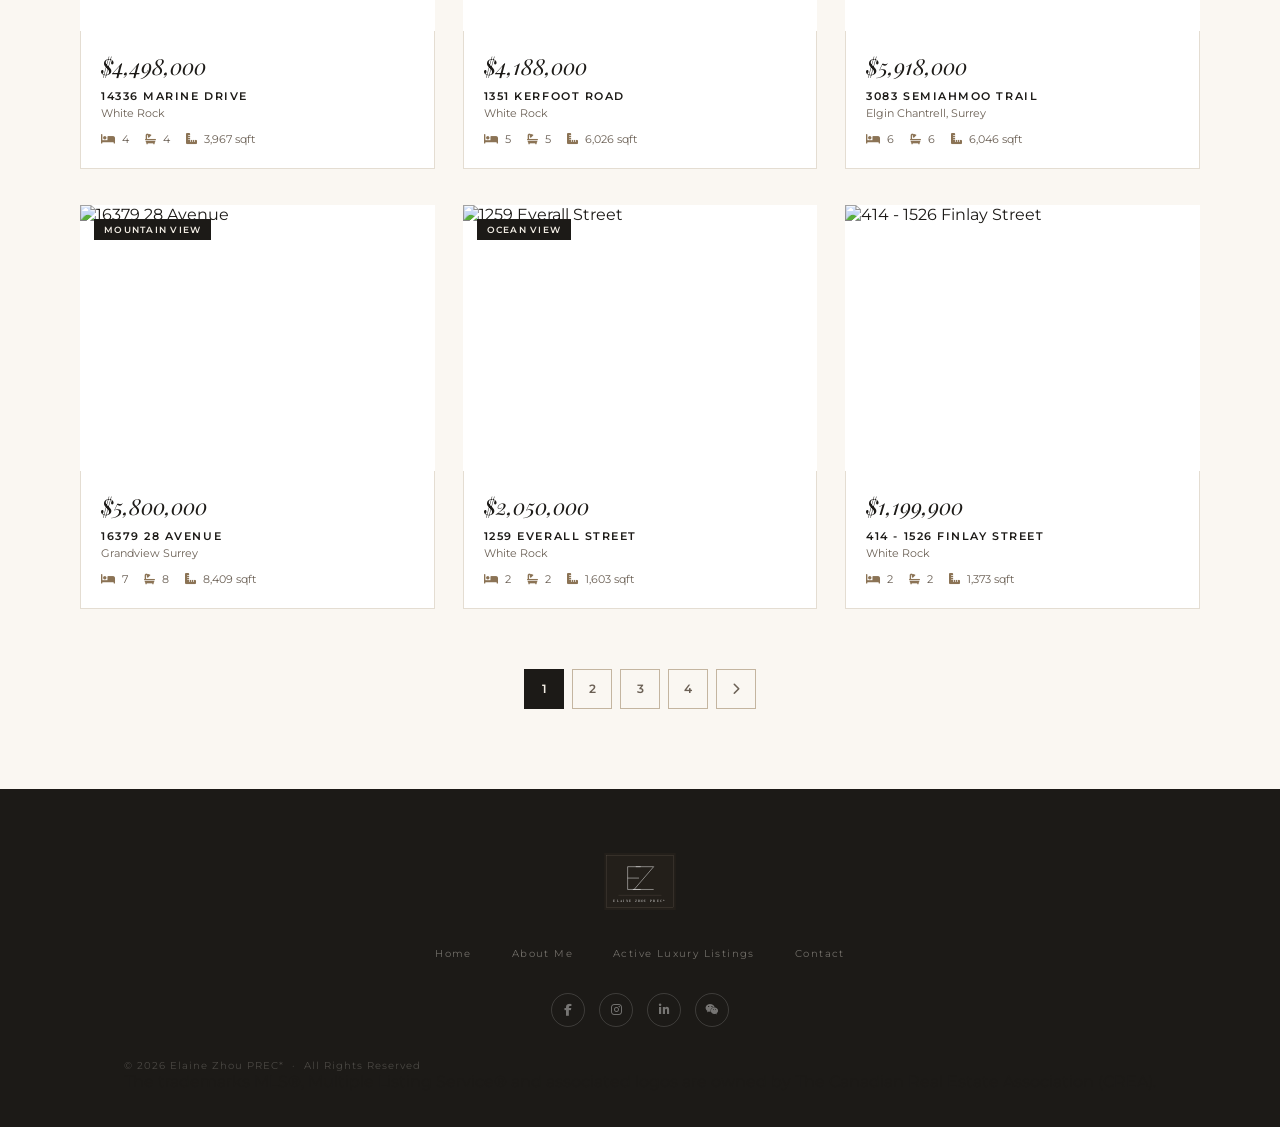
==== commit 6bd0c19b: "Add files via upload" ====
--- a/listings.html
+++ b/listings.html
@@ -53,18 +53,19 @@
 
   <!-- PAGE HERO -->
   <div class="listings-hero">
-    <h1 class="listings-hero-title">Active Luxury<br><em>Listings</em></h1>
-    <p class="listings-hero-sub">Greater Vancouver &amp; Fraser Valley</p>
+    <h1 class="listings-hero-title" data-i18n-html="listings-hero-title">Active Luxury<br><em>Listings</em></h1>
+    <p class="listings-hero-sub" data-i18n="listings-hero-sub">Greater Vancouver &amp; Fraser Valley</p>
   </div>
 
   <!-- FILTER BAR -->
   <div class="listings-toolbar">
-    <span class="listings-count">Showing <strong id="countNum">40</strong> properties</span>
+    <span class="listings-count"><span data-i18n="listings-showing">Showing</span> <strong id="countNum">40</strong> <span data-i18n="listings-properties">properties</span></span>
     <div class="listings-sort">
-      <span class="sort-label">Sort by</span>
-      <button class="sort-btn active" data-sort="high">Price — High to Low</button>
-      <button class="sort-btn" data-sort="low">Price — Low to High</button>
-
+      <span class="sort-label" data-i18n="listings-sort-by">Sort by</span>
+      <button class="sort-btn" data-sort="high" data-i18n="listings-high">Price — High to Low</button>
+      <button class="sort-btn" data-sort="low" data-i18n="listings-low">Price — Low to High</button>
+      <button class="sort-btn active" data-sort="newest" data-i18n="listings-newest">Latest</button>
+      <button class="sort-btn" data-sort="oldest" data-i18n="listings-oldest">Oldest</button>
     </div>
   </div>
 
@@ -114,6 +115,7 @@
   </footer>
 
   <script src="listings-data.js"></script>
+  <script src="translations.js"></script>
   <script src="script.js"></script>
   <script>
   // Placeholder colours for listings without local photos
@@ -184,6 +186,8 @@
       const s = this.dataset.sort;
       if (s === 'high') sorted = [...LISTINGS].sort((a,b) => parsePrice(b.price) - parsePrice(a.price));
       else if (s === 'low') sorted = [...LISTINGS].sort((a,b) => parsePrice(a.price) - parsePrice(b.price));
+      else if (s === 'newest') sorted = [...LISTINGS].sort((a,b) => b.id - a.id);
+      else if (s === 'oldest') sorted = [...LISTINGS].sort((a,b) => a.id - b.id);
       else sorted = [...LISTINGS];
       currentPage = 1;
       renderGrid();
@@ -195,8 +199,8 @@
     return parseFloat(p.replace(/[$,]/g,'')) || 0;
   }
 
-  // Initial render (sorted high→low by default)
-  sorted = [...LISTINGS].sort((a,b) => parsePrice(b.price) - parsePrice(a.price));
+  // Initial render (sorted newest first by default)
+  sorted = [...LISTINGS].sort((a,b) => b.id - a.id);
   renderGrid();
   </script>
 </body>
--- a/style.css
+++ b/style.css
@@ -1102,3 +1102,4 @@
   .panel-btn { min-width: 240px; }
   .marketing-content { padding-left: 28px; }
 }
+
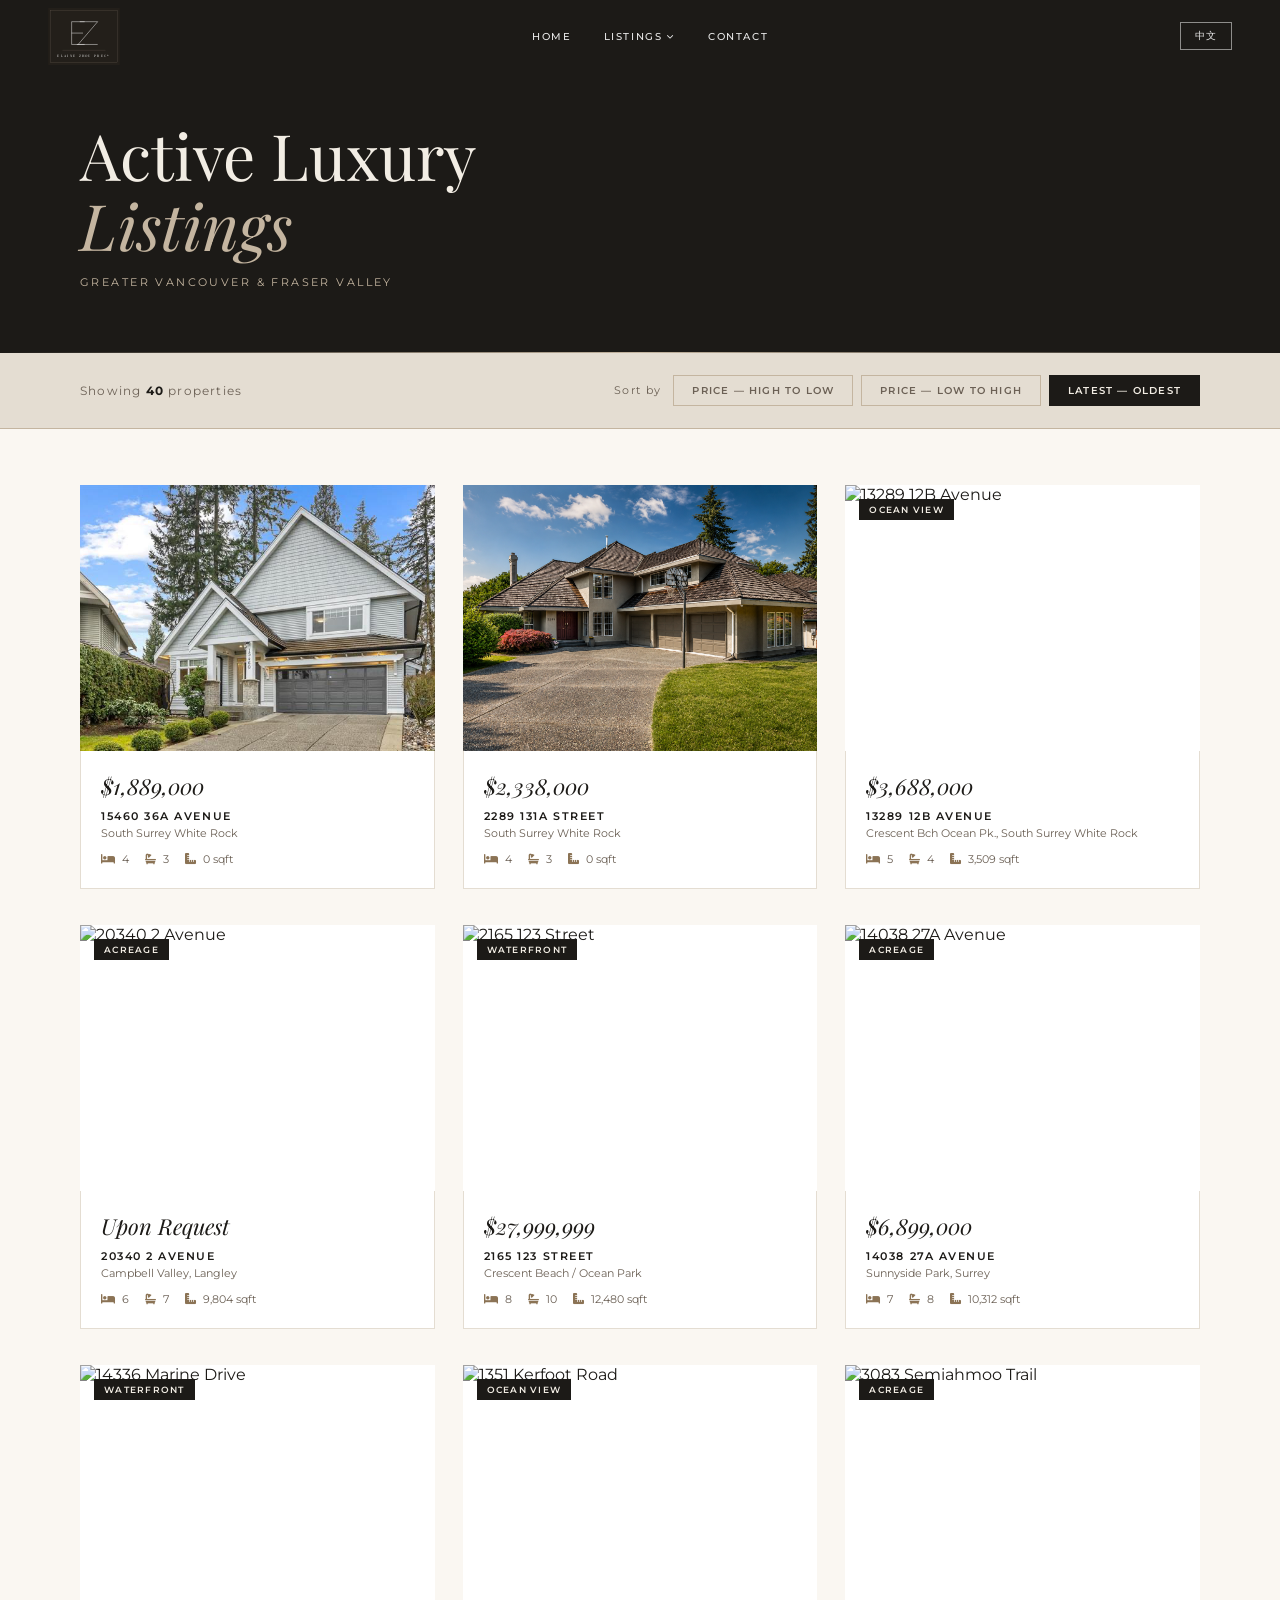
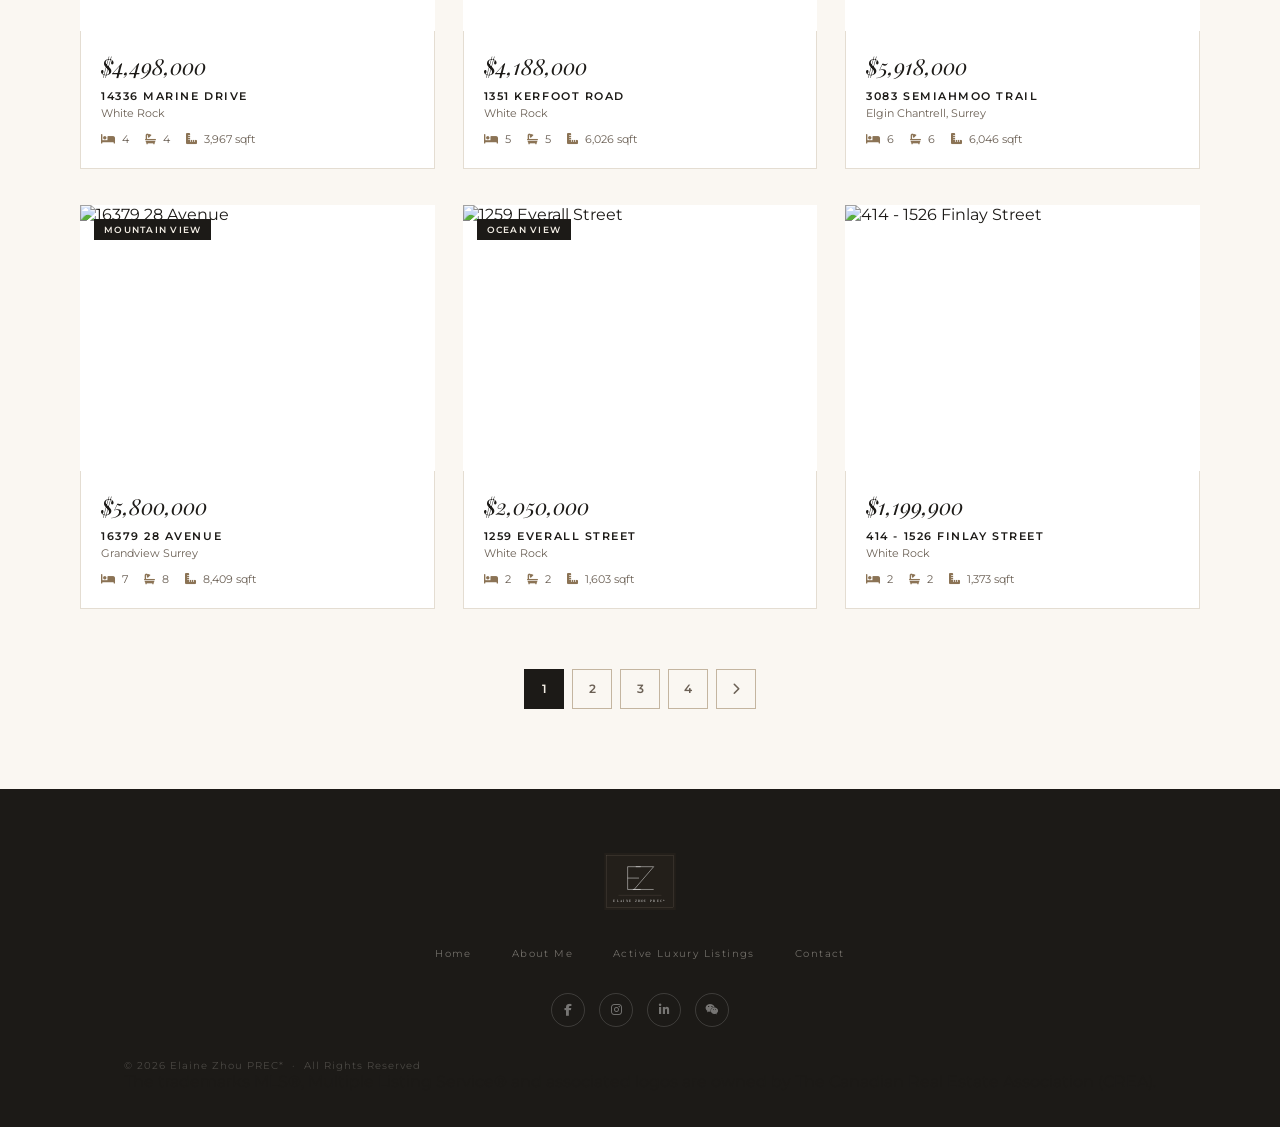
==== commit 687d2f5c: "Add files via upload" ====
--- a/listings.html
+++ b/listings.html
@@ -64,8 +64,7 @@
       <span class="sort-label" data-i18n="listings-sort-by">Sort by</span>
       <button class="sort-btn" data-sort="high" data-i18n="listings-high">Price — High to Low</button>
       <button class="sort-btn" data-sort="low" data-i18n="listings-low">Price — Low to High</button>
-      <button class="sort-btn active" data-sort="newest" data-i18n="listings-newest">Latest</button>
-      <button class="sort-btn" data-sort="oldest" data-i18n="listings-oldest">Oldest</button>
+      <button class="sort-btn active" data-sort="newest" data-i18n="listings-newest">Latest — Oldest</button>
     </div>
   </div>
 
